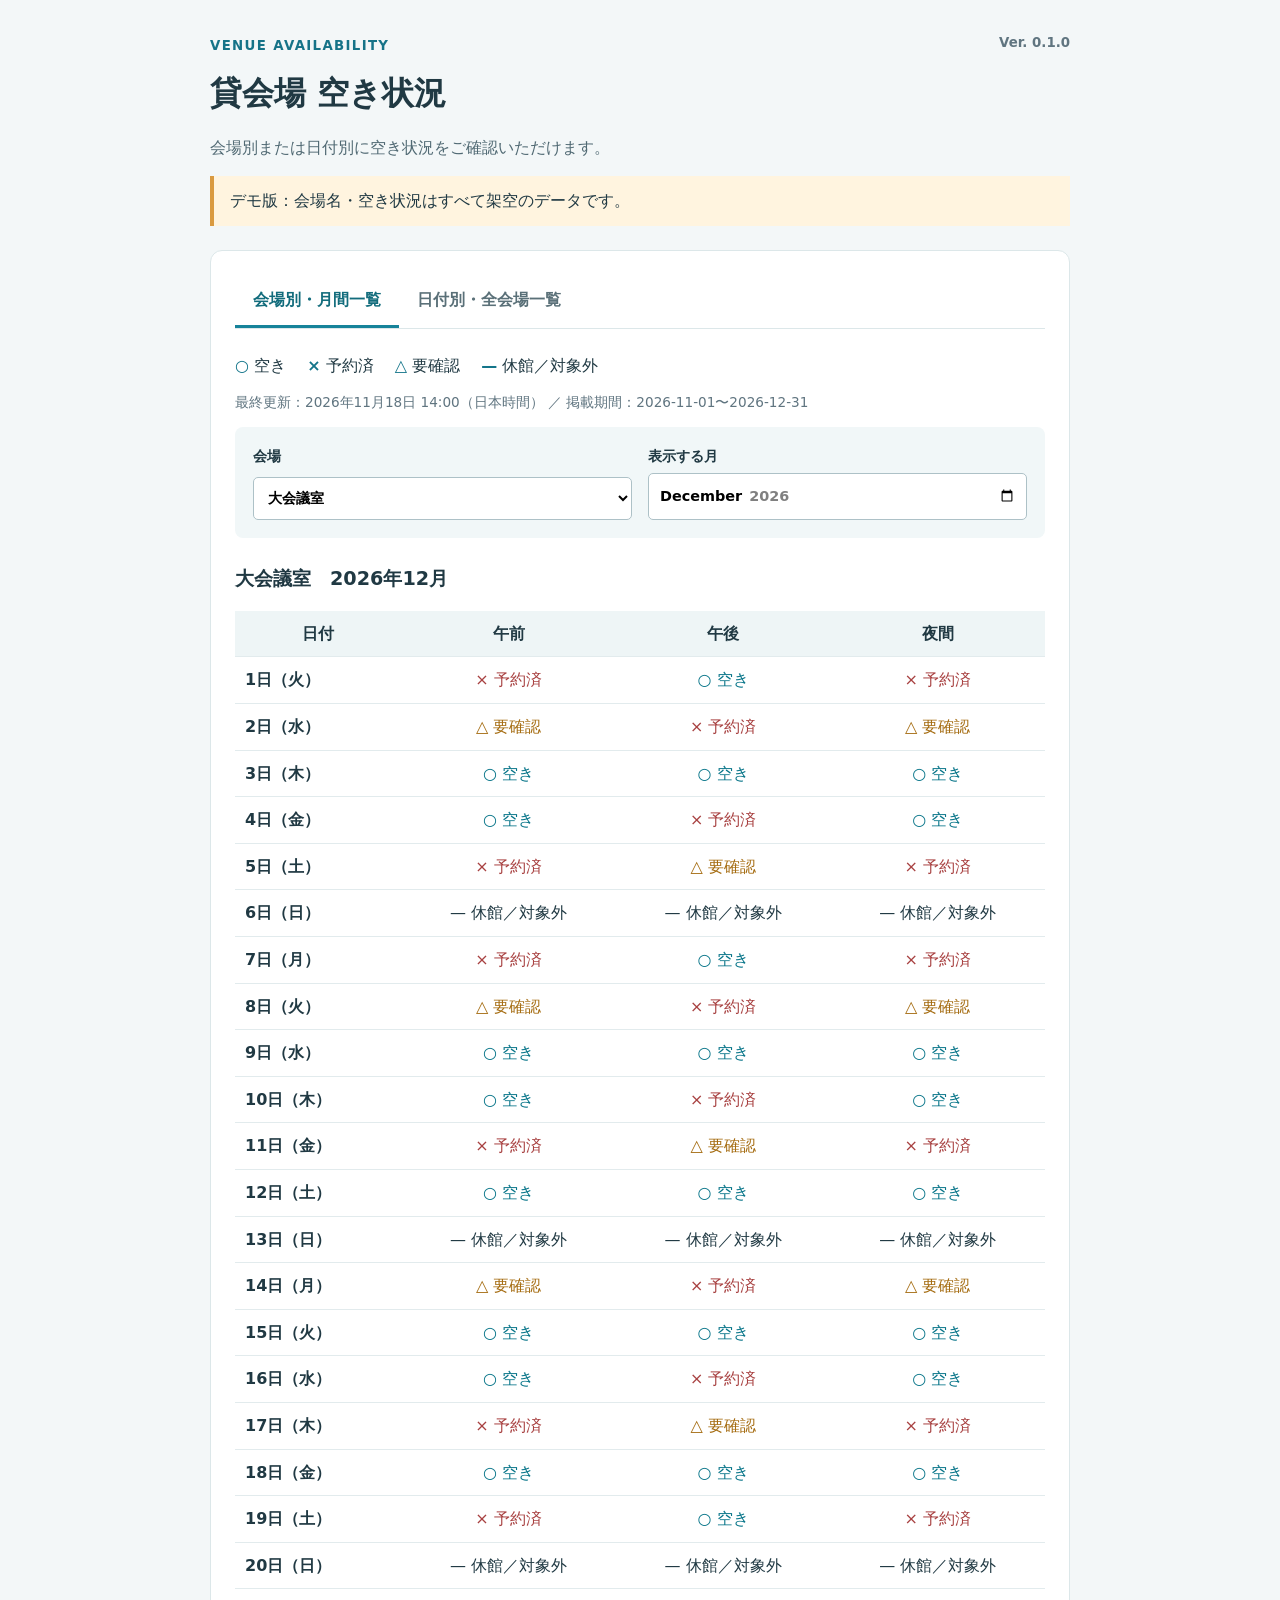
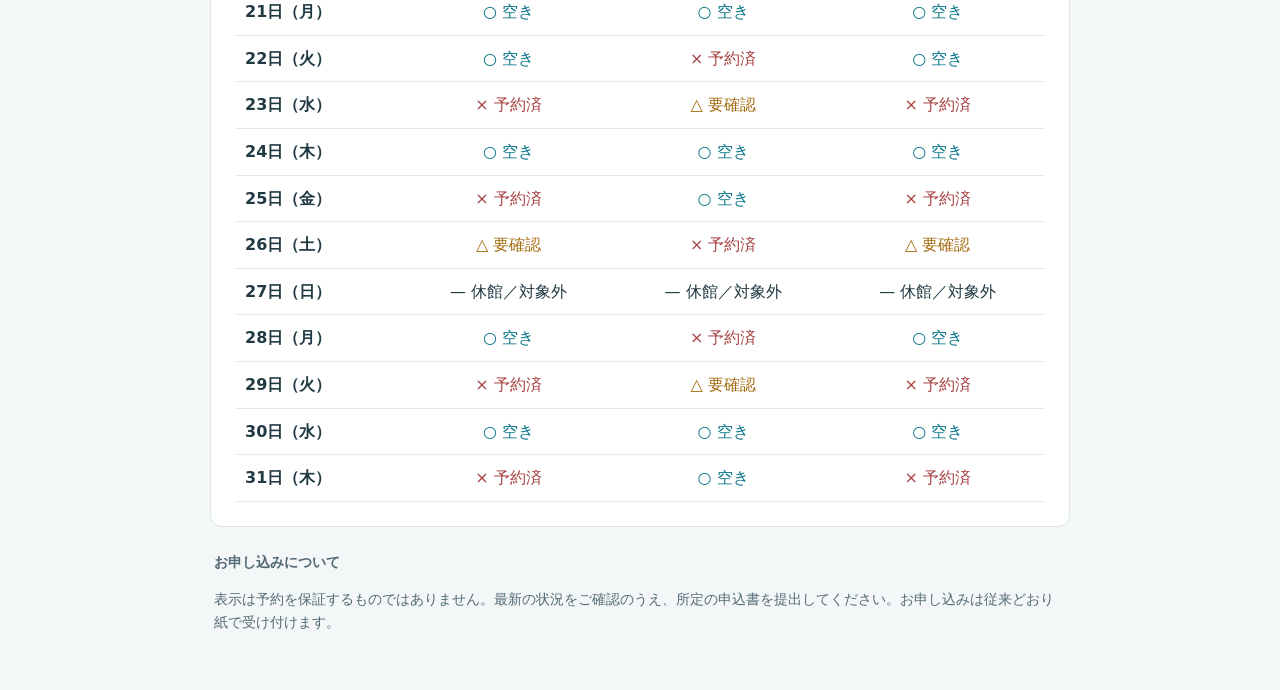
==== index.html @ da41559e "初期設定" ====
<!doctype html><html lang="ja"><head><meta charset="utf-8"><meta name="viewport" content="width=device-width,initial-scale=1"><title>貸会場 空き状況 デモ</title><link rel="stylesheet" href="style.css"><script defer src="script.js"></script></head><body><main><header><small>VENUE AVAILABILITY <span>Ver. 0.1.0</span></small><h1>貸会場 空き状況</h1><p>会場別または日付別に空き状況をご確認いただけます。</p><aside>デモ版：会場名・空き状況はすべて架空のデータです。</aside></header><section class="panel"><div class="tabs"><button id="monthlyTab" aria-pressed="true">会場別・月間一覧</button><button id="dailyTab" aria-pressed="false">日付別・全会場一覧</button></div><p class="legend"><b>○</b> 空き　 <b>×</b> 予約済　 <b>△</b> 要確認　 <b>—</b> 休館／対象外</p><p id="updated" aria-live="polite">読み込み中…</p><p id="error" role="alert" hidden></p><div id="content" hidden><div id="monthly"><div class="controls"><label>会場<select id="venue"></select></label><label>表示する月<input type="month" id="month"></label></div><h2 id="monthTitle"></h2><div class="scroll"><table><thead><tr><th>日付</th><th>午前</th><th>午後</th><th>夜間</th></tr></thead><tbody id="monthBody"></tbody></table></div></div><div id="daily" hidden><div class="controls"><label>日付<input type="date" id="date"></label></div><h2 id="dateTitle"></h2><div class="scroll"><table><thead><tr><th>会場</th><th>午前</th><th>午後</th><th>夜間</th></tr></thead><tbody id="dateBody"></tbody></table></div></div></div></section><footer><strong>お申し込みについて</strong><p>表示は予約を保証するものではありません。最新の状況をご確認のうえ、所定の申込書を提出してください。お申し込みは従来どおり紙で受け付けます。</p></footer></main></body></html>
---- style.css ----
*{box-sizing:border-box}body{margin:0;background:#f3f7f8;color:#203943;font-family:system-ui,sans-serif;line-height:1.6}main{max-width:900px;margin:auto;padding:32px 20px}small{color:#167388;font-weight:700;letter-spacing:.1em}small span{float:right;color:#607580;letter-spacing:0}h1{font-size:2rem;margin:10px 0}header p{color:#506973}aside{padding:12px 16px;border-left:4px solid #d99a40;background:#fff4df}.panel{margin-top:24px;padding:24px;border:1px solid #dce7e9;border-radius:12px;background:#fff}.tabs{display:flex;border-bottom:1px solid #dce7e9}.tabs button{font:inherit;font-weight:bold;color:#5a7078;background:none;border:0;border-bottom:3px solid transparent;padding:12px 18px;cursor:pointer}.tabs button[aria-pressed=true]{color:#126c7c;border-color:#17839a}.legend{margin:24px 0 8px}.legend b{color:#14758a}#updated{font-size:.85rem;color:#607580}.controls{display:flex;flex-wrap:wrap;gap:16px;padding:18px;background:#f1f7f8;border-radius:8px}.controls label{display:grid;gap:5px;flex:1;min-width:180px;font-weight:bold;font-size:.9rem}input,select{padding:10px;border:1px solid #adc1c7;border-radius:5px;background:white;font:inherit}h2{font-size:1.2rem;margin-top:26px}.scroll{overflow:auto}table{border-collapse:collapse;width:100%;min-width:420px;text-align:center}th,td{padding:10px;border-bottom:1px solid #e2ebed}thead{background:#eef5f6}tbody th{text-align:left}.available{color:#087589}.booked{color:#a84141}.check{color:#a56c11}#error{background:#fff0ed;color:#8b3025;padding:15px}footer{font-size:.9rem;color:#536a75;margin:24px 4px}@media(max-width:520px){main{padding:20px 12px}.panel{padding:16px}.tabs button{flex:1;padding:10px 4px;font-size:.85rem}.controls label{min-width:100%}}
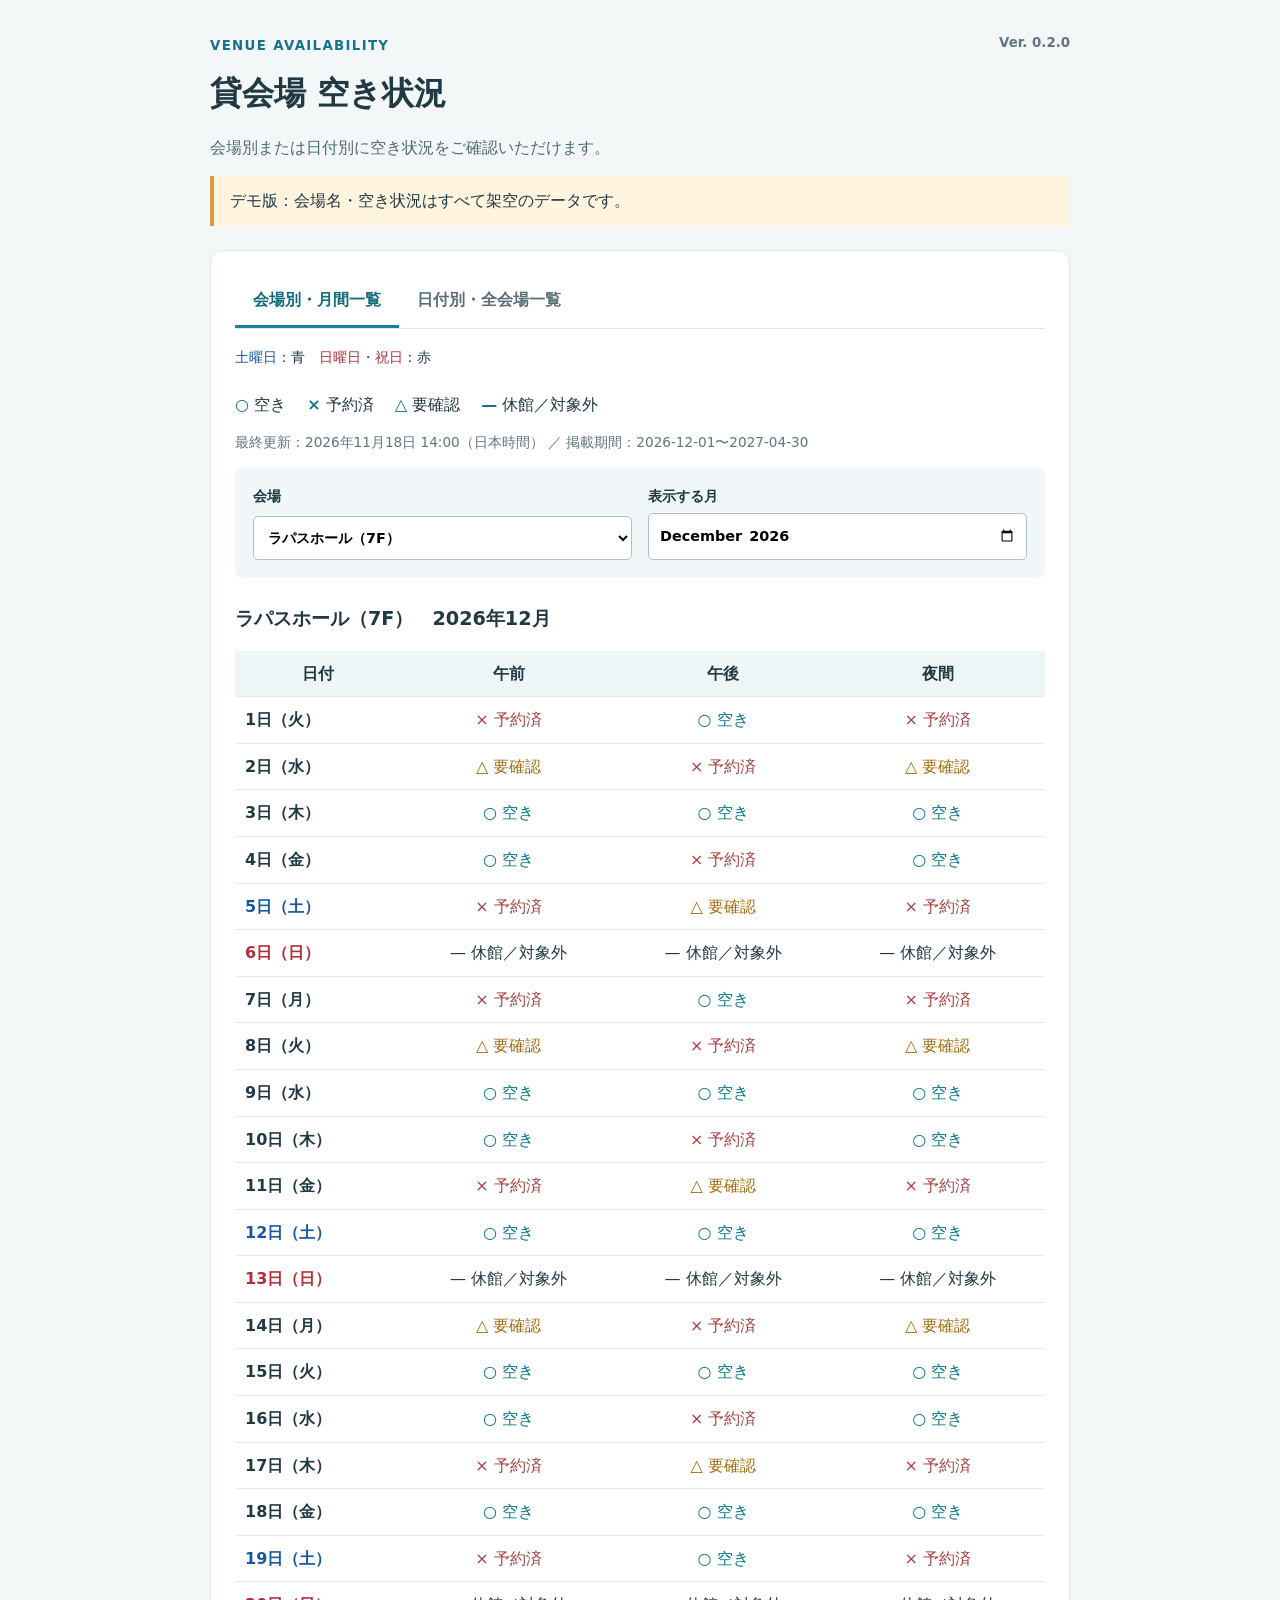
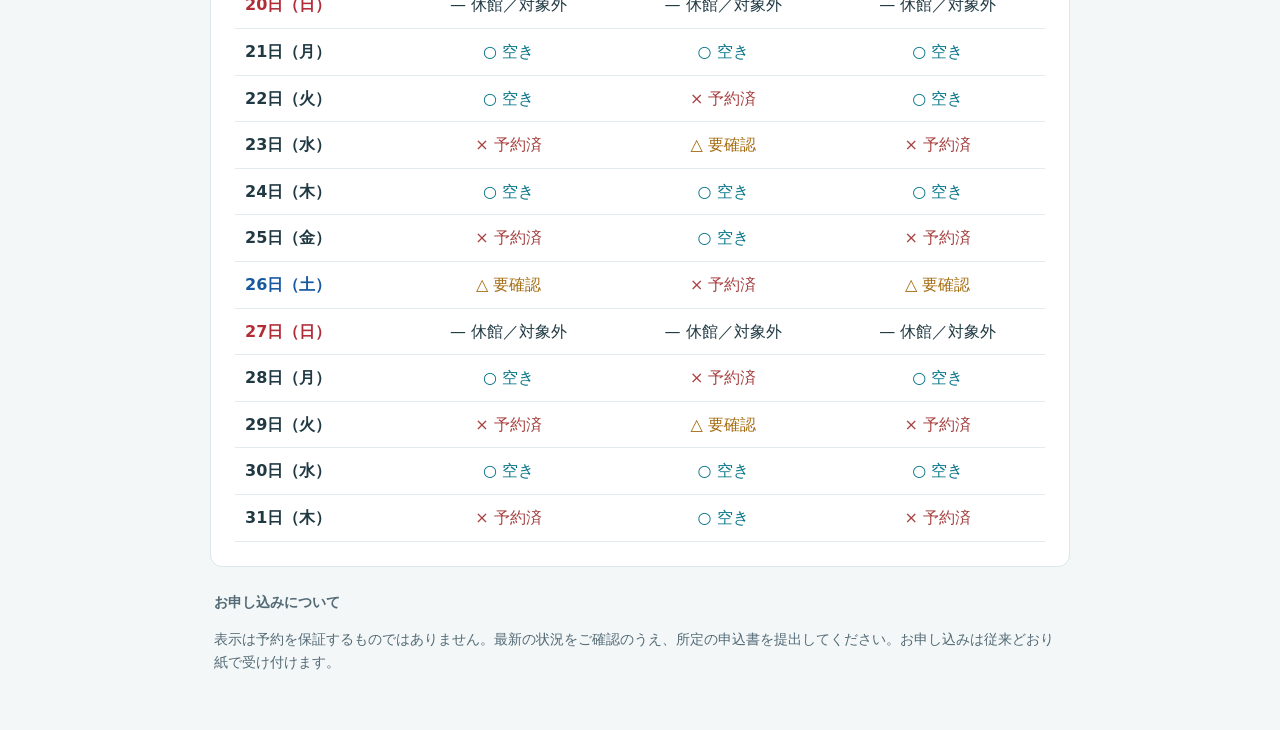
==== commit b4a64c9d: "Add files via upload" ====
--- a/index.html
+++ b/index.html
@@ -1 +1,88 @@
-<!doctype html><html lang="ja"><head><meta charset="utf-8"><meta name="viewport" content="width=device-width,initial-scale=1"><title>貸会場 空き状況 デモ</title><link rel="stylesheet" href="style.css"><script defer src="script.js"></script></head><body><main><header><small>VENUE AVAILABILITY <span>Ver. 0.1.0</span></small><h1>貸会場 空き状況</h1><p>会場別または日付別に空き状況をご確認いただけます。</p><aside>デモ版：会場名・空き状況はすべて架空のデータです。</aside></header><section class="panel"><div class="tabs"><button id="monthlyTab" aria-pressed="true">会場別・月間一覧</button><button id="dailyTab" aria-pressed="false">日付別・全会場一覧</button></div><p class="legend"><b>○</b> 空き　 <b>×</b> 予約済　 <b>△</b> 要確認　 <b>—</b> 休館／対象外</p><p id="updated" aria-live="polite">読み込み中…</p><p id="error" role="alert" hidden></p><div id="content" hidden><div id="monthly"><div class="controls"><label>会場<select id="venue"></select></label><label>表示する月<input type="month" id="month"></label></div><h2 id="monthTitle"></h2><div class="scroll"><table><thead><tr><th>日付</th><th>午前</th><th>午後</th><th>夜間</th></tr></thead><tbody id="monthBody"></tbody></table></div></div><div id="daily" hidden><div class="controls"><label>日付<input type="date" id="date"></label></div><h2 id="dateTitle"></h2><div class="scroll"><table><thead><tr><th>会場</th><th>午前</th><th>午後</th><th>夜間</th></tr></thead><tbody id="dateBody"></tbody></table></div></div></div></section><footer><strong>お申し込みについて</strong><p>表示は予約を保証するものではありません。最新の状況をご確認のうえ、所定の申込書を提出してください。お申し込みは従来どおり紙で受け付けます。</p></footer></main></body></html>
+<!doctype html>
+<html lang="ja">
+  <head>
+    <meta charset="utf-8">
+    <meta name="viewport" content="width=device-width,initial-scale=1">
+    <title>貸会場 空き状況 デモ</title>
+    <link rel="stylesheet" href="style.css">
+    <script defer src="script.js">
+  </script>
+</head>
+<body>
+  <main>
+    <header>
+      <small>VENUE AVAILABILITY <span>Ver. 0.2.0</span>
+    </small>
+    <h1>貸会場 空き状況</h1>
+    <p>会場別または日付別に空き状況をご確認いただけます。</p>
+    <aside>デモ版：会場名・空き状況はすべて架空のデータです。</aside>
+  </header>
+  <section class="panel">
+    <div class="tabs">
+      <button id="monthlyTab" aria-pressed="true">会場別・月間一覧</button>
+      <button id="dailyTab" aria-pressed="false">日付別・全会場一覧</button>
+    </div>
+    <p class="day-key">
+    <span class="day-saturday">土曜日</span>：青　<span class="day-holiday">日曜日・祝日</span>：赤</p>
+    <p class="legend">
+    <b>○</b> 空き　 <b>×</b> 予約済　 <b>△</b> 要確認　 <b>—</b> 休館／対象外</p>
+    <p id="updated" aria-live="polite">読み込み中…</p>
+    <p id="error" role="alert" hidden>
+  </p>
+  <div id="content" hidden>
+    <div id="monthly">
+      <div class="controls">
+        <label>会場<select id="venue">
+        </select>
+      </label>
+      <label>表示する月<input type="month" id="month">
+      </label>
+    </div>
+    <h2 id="monthTitle">
+  </h2>
+  <div class="scroll">
+    <table>
+      <thead>
+        <tr>
+          <th>日付</th>
+          <th>午前</th>
+          <th>午後</th>
+          <th>夜間</th>
+        </tr>
+      </thead>
+      <tbody id="monthBody">
+      </tbody>
+    </table>
+  </div>
+</div>
+<div id="daily" hidden>
+  <div class="controls">
+    <label>日付<input type="date" id="date">
+    </label>
+  </div>
+  <h2 id="dateTitle">
+</h2>
+<div class="scroll">
+  <table>
+    <thead>
+      <tr>
+        <th>会場</th>
+        <th>午前</th>
+        <th>午後</th>
+        <th>夜間</th>
+      </tr>
+    </thead>
+    <tbody id="dateBody">
+    </tbody>
+  </table>
+</div>
+</div>
+</div>
+</section>
+<footer>
+  <strong>お申し込みについて</strong>
+  <p>表示は予約を保証するものではありません。最新の状況をご確認のうえ、所定の申込書を提出してください。お申し込みは従来どおり紙で受け付けます。</p>
+</footer>
+</main>
+</body>
+</html>
--- a/style.css
+++ b/style.css
@@ -1 +1,163 @@
-*{box-sizing:border-box}body{margin:0;background:#f3f7f8;color:#203943;font-family:system-ui,sans-serif;line-height:1.6}main{max-width:900px;margin:auto;padding:32px 20px}small{color:#167388;font-weight:700;letter-spacing:.1em}small span{float:right;color:#607580;letter-spacing:0}h1{font-size:2rem;margin:10px 0}header p{color:#506973}aside{padding:12px 16px;border-left:4px solid #d99a40;background:#fff4df}.panel{margin-top:24px;padding:24px;border:1px solid #dce7e9;border-radius:12px;background:#fff}.tabs{display:flex;border-bottom:1px solid #dce7e9}.tabs button{font:inherit;font-weight:bold;color:#5a7078;background:none;border:0;border-bottom:3px solid transparent;padding:12px 18px;cursor:pointer}.tabs button[aria-pressed=true]{color:#126c7c;border-color:#17839a}.legend{margin:24px 0 8px}.legend b{color:#14758a}#updated{font-size:.85rem;color:#607580}.controls{display:flex;flex-wrap:wrap;gap:16px;padding:18px;background:#f1f7f8;border-radius:8px}.controls label{display:grid;gap:5px;flex:1;min-width:180px;font-weight:bold;font-size:.9rem}input,select{padding:10px;border:1px solid #adc1c7;border-radius:5px;background:white;font:inherit}h2{font-size:1.2rem;margin-top:26px}.scroll{overflow:auto}table{border-collapse:collapse;width:100%;min-width:420px;text-align:center}th,td{padding:10px;border-bottom:1px solid #e2ebed}thead{background:#eef5f6}tbody th{text-align:left}.available{color:#087589}.booked{color:#a84141}.check{color:#a56c11}#error{background:#fff0ed;color:#8b3025;padding:15px}footer{font-size:.9rem;color:#536a75;margin:24px 4px}@media(max-width:520px){main{padding:20px 12px}.panel{padding:16px}.tabs button{flex:1;padding:10px 4px;font-size:.85rem}.controls label{min-width:100%}}
+* {
+  box-sizing:border-box
+}
+body {
+  margin:0;
+  background:#f3f7f8;
+  color:#203943;
+  font-family:system-ui,sans-serif;
+  line-height:1.6
+}
+main {
+  max-width:900px;
+  margin:auto;
+  padding:32px 20px
+}
+small {
+  color:#167388;
+  font-weight:700;
+  letter-spacing:.1em
+}
+small span {
+  float:right;
+  color:#607580;
+  letter-spacing:0
+}
+h1 {
+  font-size:2rem;
+  margin:10px 0
+}
+header p {
+  color:#506973
+}
+aside {
+  padding:12px 16px;
+  border-left:4px solid #d99a40;
+  background:#fff4df
+}
+.panel {
+  margin-top:24px;
+  padding:24px;
+  border:1px solid #dce7e9;
+  border-radius:12px;
+  background:#fff
+}
+.tabs {
+  display:flex;
+  border-bottom:1px solid #dce7e9
+}
+.tabs button {
+  font:inherit;
+  font-weight:bold;
+  color:#5a7078;
+  background:none;
+  border:0;
+  border-bottom:3px solid transparent;
+  padding:12px 18px;
+  cursor:pointer
+}
+.tabs button[aria-pressed=true] {
+  color:#126c7c;
+  border-color:#17839a
+}
+.legend {
+  margin:24px 0 8px
+}
+.legend b {
+  color:#14758a
+}
+#updated {
+  font-size:.85rem;
+  color:#607580
+}
+.controls {
+  display:flex;
+  flex-wrap:wrap;
+  gap:16px;
+  padding:18px;
+  background:#f1f7f8;
+  border-radius:8px
+}
+.controls label {
+  display:grid;
+  gap:5px;
+  flex:1;
+  min-width:180px;
+  font-weight:bold;
+  font-size:.9rem
+}
+input,select {
+  padding:10px;
+  border:1px solid #adc1c7;
+  border-radius:5px;
+  background:white;
+  font:inherit
+}
+h2 {
+  font-size:1.2rem;
+  margin-top:26px
+}
+.scroll {
+  overflow:auto
+}
+table {
+  border-collapse:collapse;
+  width:100%;
+  min-width:420px;
+  text-align:center
+}
+th,td {
+  padding:10px;
+  border-bottom:1px solid #e2ebed
+}
+thead {
+  background:#eef5f6
+}
+tbody th {
+  text-align:left
+}
+.available {
+  color:#087589
+}
+.booked {
+  color:#a84141
+}
+.check {
+  color:#a56c11
+}
+#error {
+  background:#fff0ed;
+  color:#8b3025;
+  padding:15px
+}
+footer {
+  font-size:.9rem;
+  color:#536a75;
+  margin:24px 4px
+}
+@media(max-width:520px) {
+  main {
+    padding:20px 12px
+  }
+  .panel {
+    padding:16px
+  }
+  .tabs button {
+    flex:1;
+    padding:10px 4px;
+    font-size:.85rem
+  }
+  .controls label {
+    min-width:100%
+  }
+}
+.day-saturday {
+  color:#1758a1
+}
+.day-holiday {
+  color:#b12e39
+}
+.day-key {
+  font-size:.85rem;
+  margin:18px 0 0
+}
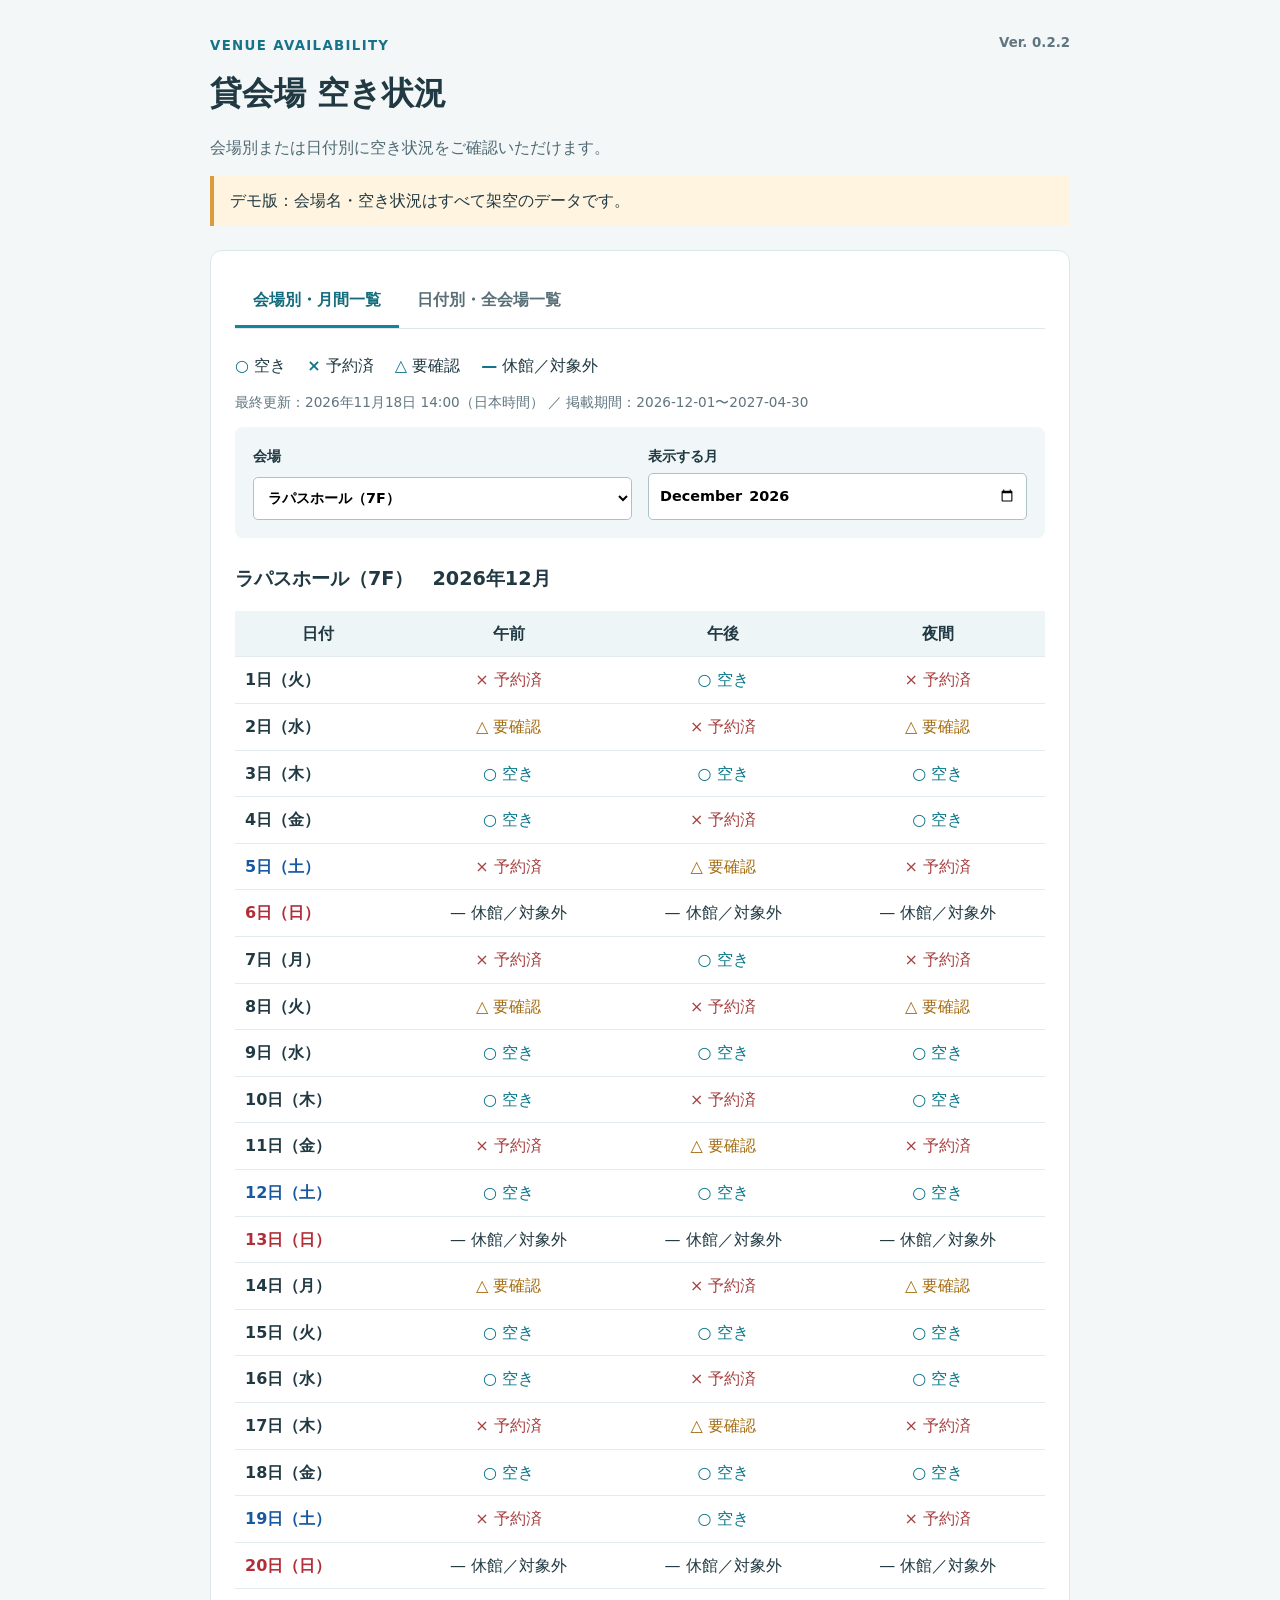
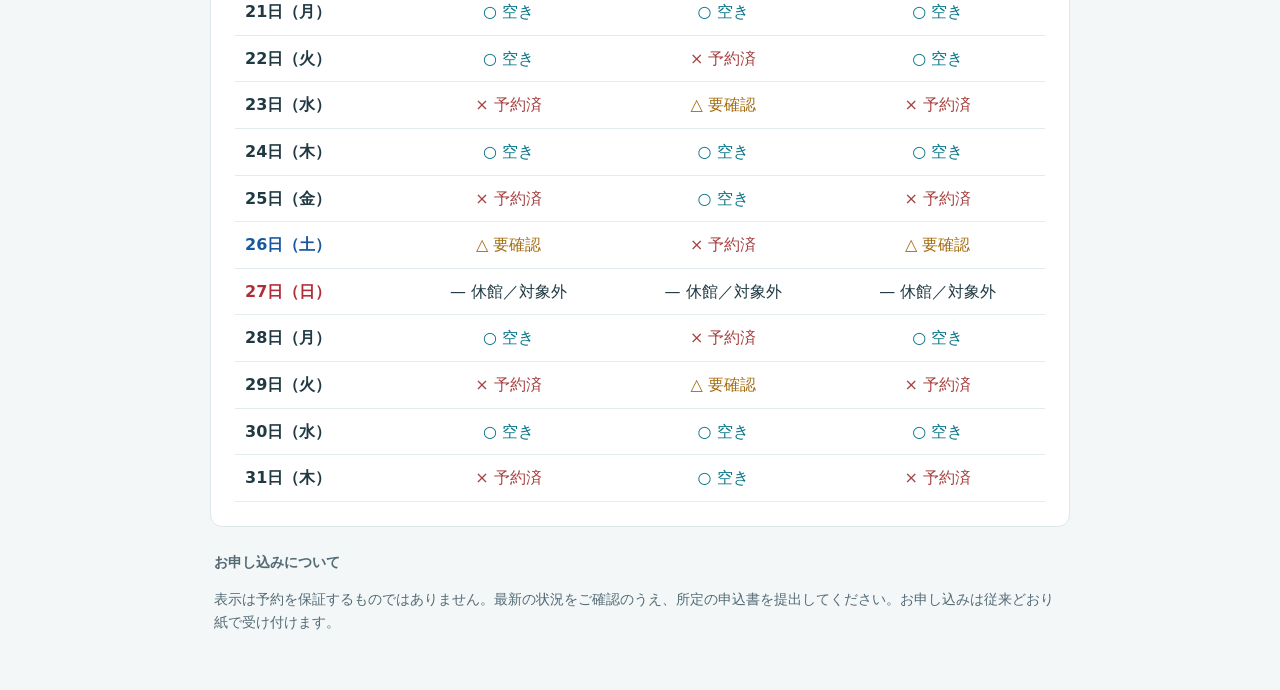
==== commit feebc675: "Add files via upload" ====
--- a/index.html
+++ b/index.html
@@ -4,14 +4,14 @@
     <meta charset="utf-8">
     <meta name="viewport" content="width=device-width,initial-scale=1">
     <title>貸会場 空き状況 デモ</title>
-    <link rel="stylesheet" href="style.css">
-    <script defer src="script.js">
+    <link rel="stylesheet" href="style.css?v=0.2.2">
+    <script defer src="script.js?v=0.2.2">
   </script>
 </head>
 <body>
   <main>
     <header>
-      <small>VENUE AVAILABILITY <span>Ver. 0.2.0</span>
+      <small>VENUE AVAILABILITY <span>Ver. 0.2.2</span>
     </small>
     <h1>貸会場 空き状況</h1>
     <p>会場別または日付別に空き状況をご確認いただけます。</p>
@@ -22,8 +22,6 @@
       <button id="monthlyTab" aria-pressed="true">会場別・月間一覧</button>
       <button id="dailyTab" aria-pressed="false">日付別・全会場一覧</button>
     </div>
-    <p class="day-key">
-    <span class="day-saturday">土曜日</span>：青　<span class="day-holiday">日曜日・祝日</span>：赤</p>
     <p class="legend">
     <b>○</b> 空き　 <b>×</b> 予約済　 <b>△</b> 要確認　 <b>—</b> 休館／対象外</p>
     <p id="updated" aria-live="polite">読み込み中…</p>
--- a/style.css
+++ b/style.css
@@ -151,13 +151,11 @@
     min-width:100%
   }
 }
-.day-saturday {
+tbody th.day-saturday,
+h2.day-saturday {
   color:#1758a1
 }
-.day-holiday {
+tbody th.day-holiday,
+h2.day-holiday {
   color:#b12e39
 }
-.day-key {
-  font-size:.85rem;
-  margin:18px 0 0
-}
